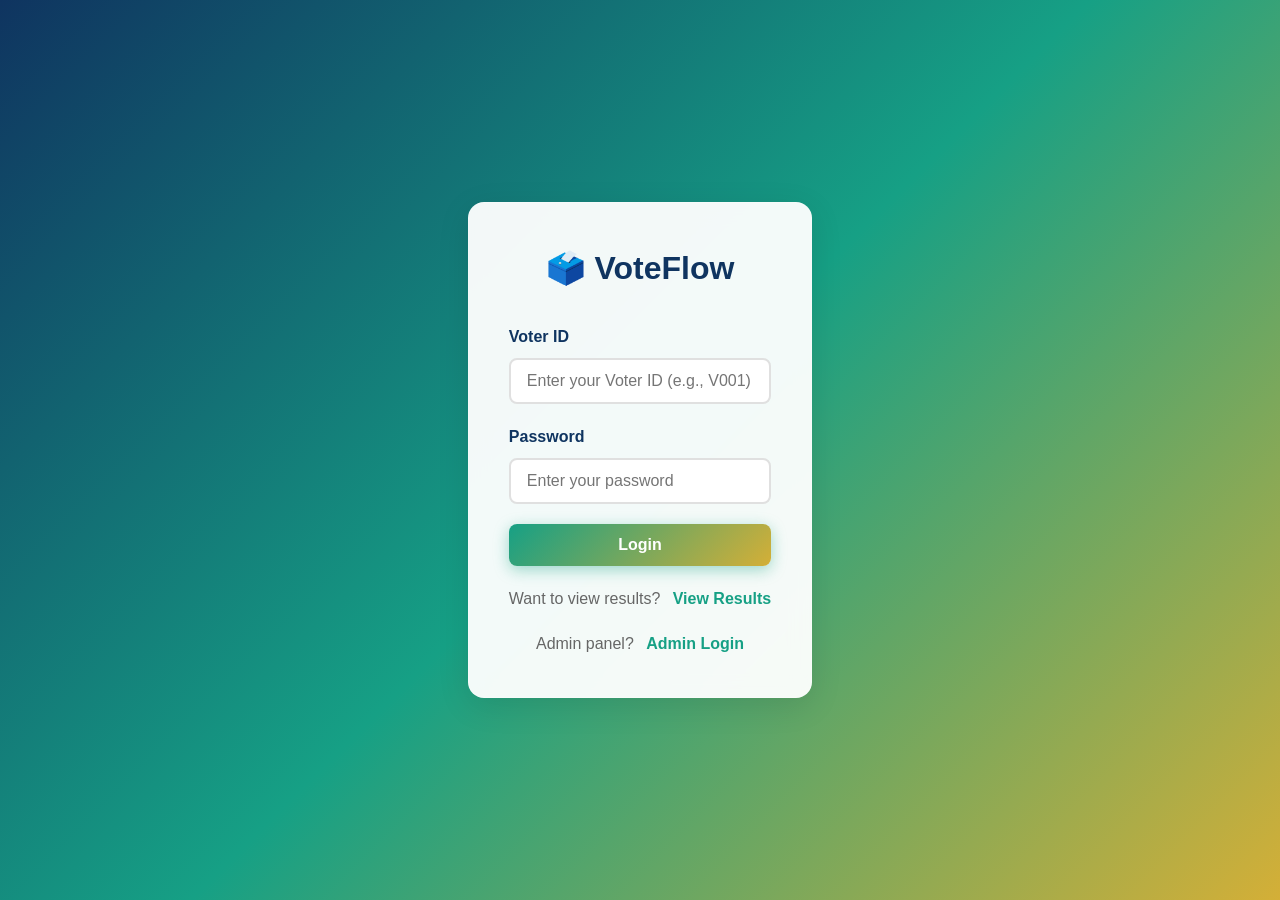
==== index.html @ 78fcdc35 "intial website V1" ====
<!DOCTYPE html>
<html lang="en">
<head>
    <meta charset="UTF-8">
    <meta name="viewport" content="width=device-width, initial-scale=1.0">
    <title>VoteFlow - Voter Login</title>
    <link rel="stylesheet" href="css/style.css">
</head>
<body class="voter-page">
    <div class="container">
        <div class="card login-card">
            <div class="login-title">🗳️ VoteFlow</div>
            
            <div id="alert" class="alert"></div>
            
            <form id="loginForm">
                <div class="form-group">
                    <label for="voterId">Voter ID</label>
                    <input type="text" id="voterId" name="voterId" placeholder="Enter your Voter ID (e.g., V001)" required>
                </div>
                
                <div class="form-group">
                    <label for="password">Password</label>
                    <input type="password" id="password" name="password" placeholder="Enter your password" required>
                </div>
                
                <div class="form-group">
                    <button type="submit" class="btn btn-primary" style="width: 100%;">Login</button>
                </div>
            </form>
            
            <div class="login-footer">
                Want to view results?
                <a href="results.html">View Results</a>
            </div>
            
            <div class="login-footer">
                Admin panel?
                <a href="admin-login.html">Admin Login</a>
            </div>
        </div>
    </div>

    <script src="js/app.js"></script>
    <script>
        document.getElementById('loginForm').addEventListener('submit', function(e) {
            e.preventDefault();
            
            const voterId = document.getElementById('voterId').value.trim();
            const password = document.getElementById('password').value.trim();
            
            // Validation
            if (!voterId || !password) {
                UI.showAlert('Please fill in all fields.', 'error');
                return;
            }
            
            // Attempt login
            const result = Auth.voterLogin(voterId, password);
            
            if (result.success) {
                UI.showAlert('Login successful! Redirecting...', 'success');
                setTimeout(() => {
                    window.location.href = 'voter.html';
                }, 1500);
            } else {
                UI.showAlert(result.message, 'error');
            }
        });
    </script>
</body>
</html>
---- css/style.css ----
* {
  margin: 0;
  padding: 0;
  box-sizing: border-box;
}

body {
  font-family: 'Segoe UI', Tahoma, Geneva, Verdana, sans-serif;
  line-height: 1.6;
  color: #333;
}

/* ===== VOTER PAGES - Warm Gradient (Deep Blue → Teal → Gold) ===== */

body.voter-page {
  background: linear-gradient(135deg, #0F3460 0%, #16A085 50%, #D4AF37 100%);
  min-height: 100vh;
  display: flex;
  align-items: center;
  justify-content: center;
  padding: 20px;
}

/* ===== ADMIN PAGES - Dark Navy → Cyan ===== */

body.admin-page {
  background: linear-gradient(135deg, #001F3F 0%, #0074D9 50%, #7FDBCA 100%);
  min-height: 100vh;
  padding: 20px;
}

/* ===== COMMON ELEMENTS ===== */

.container {
  max-width: 1200px;
  margin: 0 auto;
}

.card {
  background: rgba(255, 255, 255, 0.95);
  border-radius: 16px;
  padding: 40px;
  box-shadow: 0 8px 32px rgba(0, 0, 0, 0.1);
  backdrop-filter: blur(10px);
  border: 1px solid rgba(255, 255, 255, 0.18);
  animation: slideIn 0.4s ease-out;
}

@keyframes slideIn {
  from {
    opacity: 0;
    transform: translateY(20px);
  }
  to {
    opacity: 1;
    transform: translateY(0);
  }
}

/* ===== HEADER ===== */

header {
  background: rgba(255, 255, 255, 0.1);
  backdrop-filter: blur(10px);
  border-bottom: 1px solid rgba(255, 255, 255, 0.18);
  padding: 20px 20px;
  position: sticky;
  top: 0;
  z-index: 1000;
}

.header-content {
  max-width: 1200px;
  margin: 0 auto;
  display: flex;
  justify-content: space-between;
  align-items: center;
  color: white;
}

.header-logo {
  font-size: 28px;
  font-weight: bold;
  color: #D4AF37;
}

.header-info {
  display: flex;
  align-items: center;
  gap: 20px;
}

.header-user {
  color: white;
  font-weight: 500;
}

/* ===== FORM ELEMENTS ===== */

form {
  width: 100%;
}

.form-group {
  margin-bottom: 20px;
}

label {
  display: block;
  margin-bottom: 8px;
  font-weight: 600;
  color: #0F3460;
}

input[type="text"],
input[type="password"],
input[type="email"],
select,
textarea {
  width: 100%;
  padding: 12px 16px;
  border: 2px solid #E0E0E0;
  border-radius: 8px;
  font-size: 16px;
  transition: all 0.3s ease;
}

input[type="text"]:focus,
input[type="password"]:focus,
input[type="email"]:focus,
select:focus,
textarea:focus {
  outline: none;
  border-color: #16A085;
  box-shadow: 0 0 0 3px rgba(22, 160, 133, 0.1);
}

/* ===== BUTTONS ===== */

.btn {
  padding: 12px 32px;
  border: none;
  border-radius: 8px;
  font-size: 16px;
  font-weight: 600;
  cursor: pointer;
  transition: all 0.3s ease;
  text-decoration: none;
  display: inline-block;
  text-align: center;
}

.btn-primary {
  background: linear-gradient(135deg, #16A085 0%, #D4AF37 100%);
  color: white;
  box-shadow: 0 4px 15px rgba(22, 160, 133, 0.4);
}

.btn-primary:hover {
  transform: translateY(-2px);
  box-shadow: 0 6px 20px rgba(22, 160, 133, 0.6);
}

.btn-secondary {
  background: #E0E0E0;
  color: #0F3460;
  margin-left: 10px;
}

.btn-secondary:hover {
  background: #D0D0D0;
}

.btn-danger {
  background: #E74C3C;
  color: white;
}

.btn-danger:hover {
  background: #C0392B;
  transform: translateY(-2px);
}

.btn-disabled {
  opacity: 0.5;
  cursor: not-allowed;
}

.btn-disabled:hover {
  transform: none;
}

/* ===== HEADINGS ===== */

h1, h2, h3, h4, h5, h6 {
  color: #0F3460;
  margin-bottom: 20px;
}

h1 {
  font-size: 36px;
  text-align: center;
  margin-bottom: 30px;
}

h2 {
  font-size: 28px;
  text-align: center;
}

/* ===== LOGIN PAGE ===== */

.login-card {
  max-width: 420px;
  margin: 0 auto;
}

.login-title {
  color: #0F3460;
  font-size: 32px;
  margin-bottom: 30px;
  text-align: center;
  font-weight: bold;
}

.login-footer {
  margin-top: 20px;
  text-align: center;
  color: #666;
}

.login-footer a {
  color: #16A085;
  text-decoration: none;
  font-weight: 600;
  margin-left: 8px;
}

.login-footer a:hover {
  text-decoration: underline;
}

/* ===== VOTER PAGE ===== */

.voter-header {
  color: white;
  margin-bottom: 40px;
}

.voter-title {
  color: white;
  font-size: 32px;
  margin-bottom: 20px;
  text-align: center;
}

.candidates-grid {
  display: grid;
  grid-template-columns: repeat(auto-fill, minmax(280px, 1fr));
  gap: 24px;
  margin-bottom: 30px;
}

.candidate-card {
  background: rgba(255, 255, 255, 0.95);
  border-radius: 12px;
  padding: 24px;
  box-shadow: 0 8px 24px rgba(0, 0, 0, 0.15);
  border-left: 4px solid #16A085;
  transition: all 0.3s ease;
  animation: slideIn 0.4s ease-out;
}

.candidate-card:hover {
  transform: translateY(-8px);
  box-shadow: 0 12px 32px rgba(0, 0, 0, 0.2);
}

.candidate-name {
  font-size: 22px;
  font-weight: bold;
  color: #0F3460;
  margin-bottom: 8px;
}

.candidate-party {
  color: #666;
  font-size: 14px;
  margin-bottom: 16px;
}

.candidate-vote-btn {
  width: 100%;
  padding: 12px;
  background: linear-gradient(135deg, #16A085 0%, #0F3460 100%);
  color: white;
  border: none;
  border-radius: 6px;
  font-weight: 600;
  cursor: pointer;
  transition: all 0.3s ease;
}

.candidate-vote-btn:hover:not(:disabled) {
  box-shadow: 0 4px 12px rgba(22, 160, 133, 0.4);
  transform: translateY(-2px);
}

.candidate-voted {
  background: #16A085;
  border-left-color: #D4AF37;
  opacity: 0.8;
}

.voted-badge {
  display: inline-block;
  background: #D4AF37;
  color: white;
  padding: 6px 12px;
  border-radius: 20px;
  font-size: 12px;
  font-weight: bold;
  margin-top: 10px;
}

.already-voted-message {
  background: linear-gradient(135deg, #16A085 0%, #0F3460 100%);
  color: white;
  padding: 20px;
  border-radius: 8px;
  text-align: center;
  margin-bottom: 30px;
  font-size: 16px;
  font-weight: 500;
}

/* ===== ADMIN PAGE ===== */

.admin-title {
  color: white;
  font-size: 32px;
  margin-bottom: 30px;
}

.add-candidate-section {
  background: rgba(255, 255, 255, 0.95);
  border-radius: 12px;
  padding: 30px;
  margin-bottom: 40px;
  box-shadow: 0 8px 24px rgba(0, 0, 0, 0.15);
}

.add-candidate-title {
  color: #0F3460;
  font-size: 22px;
  margin-bottom: 20px;
}

.form-row {
  display: grid;
  grid-template-columns: 1fr 1fr;
  gap: 20px;
}

.form-row-full {
  grid-column: 1 / -1;
}

.candidates-table-section {
  background: rgba(255, 255, 255, 0.95);
  border-radius: 12px;
  overflow: hidden;
  box-shadow: 0 8px 24px rgba(0, 0, 0, 0.15);
}

.candidates-table-title {
  color: #0F3460;
  font-size: 22px;
  padding: 20px 30px;
  border-bottom: 2px solid #E0E0E0;
  margin: 0;
}

table {
  width: 100%;
  border-collapse: collapse;
}

tbody tr:nth-child(odd) {
  background: linear-gradient(90deg, rgba(22, 160, 133, 0.05) 0%, rgba(212, 175, 55, 0.05) 100%);
}

tbody tr:nth-child(even) {
  background: rgba(255, 255, 255, 0.5);
}

th {
  background: #0F3460;
  color: white;
  padding: 16px;
  text-align: left;
  font-weight: 600;
}

td {
  padding: 16px;
  border-bottom: 1px solid #E0E0E0;
}

.action-btn {
  padding: 8px 16px;
  margin-right: 8px;
  font-size: 14px;
}

/* ===== RESULTS PAGE ===== */

.results-container {
  background: rgba(255, 255, 255, 0.95);
  border-radius: 12px;
  padding: 30px;
  max-width: 800px;
  margin: 40px auto;
  box-shadow: 0 8px 24px rgba(0, 0, 0, 0.15);
}

.results-header {
  display: flex;
  justify-content: space-between;
  align-items: center;
  margin-bottom: 30px;
  flex-wrap: wrap;
}

.results-title {
  color: #0F3460;
  font-size: 28px;
  margin: 0;
}

.total-votes {
  background: linear-gradient(135deg, #16A085 0%, #D4AF37 100%);
  color: white;
  padding: 12px 24px;
  border-radius: 20px;
  font-weight: bold;
  text-align: center;
}

.results-list {
  display: flex;
  flex-direction: column;
  gap: 20px;
}

.result-item {
  display: flex;
  align-items: center;
  gap: 20px;
  animation: slideIn 0.4s ease-out;
}

.candidate-rank {
  font-size: 24px;
  font-weight: bold;
  color: #0F3460;
  min-width: 40px;
  text-align: center;
}

.result-info {
  flex: 1;
}

.result-name {
  font-size: 18px;
  font-weight: bold;
  color: #0F3460;
  margin-bottom: 8px;
}

.result-bar-container {
  background: #E0E0E0;
  border-radius: 10px;
  height: 24px;
  overflow: hidden;
  position: relative;
}

.result-bar {
  background: linear-gradient(90deg, #16A085 0%, #D4AF37 100%);
  height: 100%;
  display: flex;
  align-items: center;
  justify-content: flex-end;
  padding-right: 10px;
  color: white;
  font-weight: bold;
  font-size: 12px;
  transition: width 0.3s ease;
  min-width: 30px;
}

.result-count {
  font-weight: bold;
  color: #0F3460;
  min-width: 60px;
  text-align: right;
}

.leading-candidate {
  border: 2px solid #D4AF37;
  border-radius: 8px;
  padding: 16px;
  background: linear-gradient(135deg, rgba(212, 175, 55, 0.1) 0%, rgba(22, 160, 133, 0.1) 100%);
}

.leader-badge {
  display: inline-block;
  background: #D4AF37;
  color: white;
  padding: 4px 8px;
  border-radius: 4px;
  font-size: 12px;
  font-weight: bold;
  margin-left: 8px;
}

/* ===== MODAL ===== */

.modal {
  display: none;
  position: fixed;
  z-index: 2000;
  left: 0;
  top: 0;
  width: 100%;
  height: 100%;
  background-color: rgba(0, 0, 0, 0.5);
  animation: fadeIn 0.3s ease-out;
}

@keyframes fadeIn {
  from {
    opacity: 0;
  }
  to {
    opacity: 1;
  }
}

.modal-content {
  background: rgba(255, 255, 255, 0.98);
  margin: 10% auto;
  padding: 30px;
  border-radius: 12px;
  width: 90%;
  max-width: 400px;
  box-shadow: 0 8px 32px rgba(0, 0, 0, 0.3);
  animation: slideIn 0.3s ease-out;
}

.modal-header {
  font-size: 20px;
  font-weight: bold;
  color: #0F3460;
  margin-bottom: 20px;
}

.modal-body {
  margin-bottom: 20px;
  color: #666;
}

.modal-footer {
  display: flex;
  gap: 10px;
  justify-content: flex-end;
}

/* ===== ALERTS & MESSAGES ===== */

.alert {
  padding: 16px;
  border-radius: 8px;
  margin-bottom: 20px;
  display: none;
}

.alert.show {
  display: block;
  animation: slideIn 0.3s ease-out;
}

.alert-success {
  background: rgba(22, 160, 133, 0.2);
  color: #0F3460;
  border-left: 4px solid #16A085;
}

.alert-error {
  background: rgba(231, 76, 60, 0.2);
  color: #C0392B;
  border-left: 4px solid #E74C3C;
}

.alert-info {
  background: rgba(52, 152, 219, 0.2);
  color: #2980B9;
  border-left: 4px solid #3498DB;
}

/* ===== EMPTY STATE ===== */

.empty-state {
  text-align: center;
  padding: 60px 20px;
  color: #999;
}

.empty-state-icon {
  font-size: 60px;
  margin-bottom: 20px;
  opacity: 0.5;
}

.empty-state-text {
  font-size: 18px;
  margin-bottom: 20px;
}

/* ===== RESPONSIVE DESIGN ===== */

@media (max-width: 768px) {
  .form-row {
    grid-template-columns: 1fr;
  }

  .candidates-grid {
    grid-template-columns: 1fr;
  }

  .header-content {
    flex-direction: column;
    gap: 10px;
  }

  .results-header {
    flex-direction: column;
    gap: 15px;
  }

  .modal-content {
    width: 95%;
    margin: 30% auto;
  }

  h1 {
    font-size: 28px;
  }

  .login-title {
    font-size: 24px;
  }

  .card {
    padding: 24px;
  }
}

@media (max-width: 480px) {
  body.voter-page,
  body.admin-page {
    padding: 10px;
  }

  .card,
  .add-candidate-section {
    padding: 16px;
  }

  .btn {
    padding: 10px 20px;
    font-size: 14px;
  }

  table {
    font-size: 14px;
  }

  th, td {
    padding: 12px 8px;
  }
}
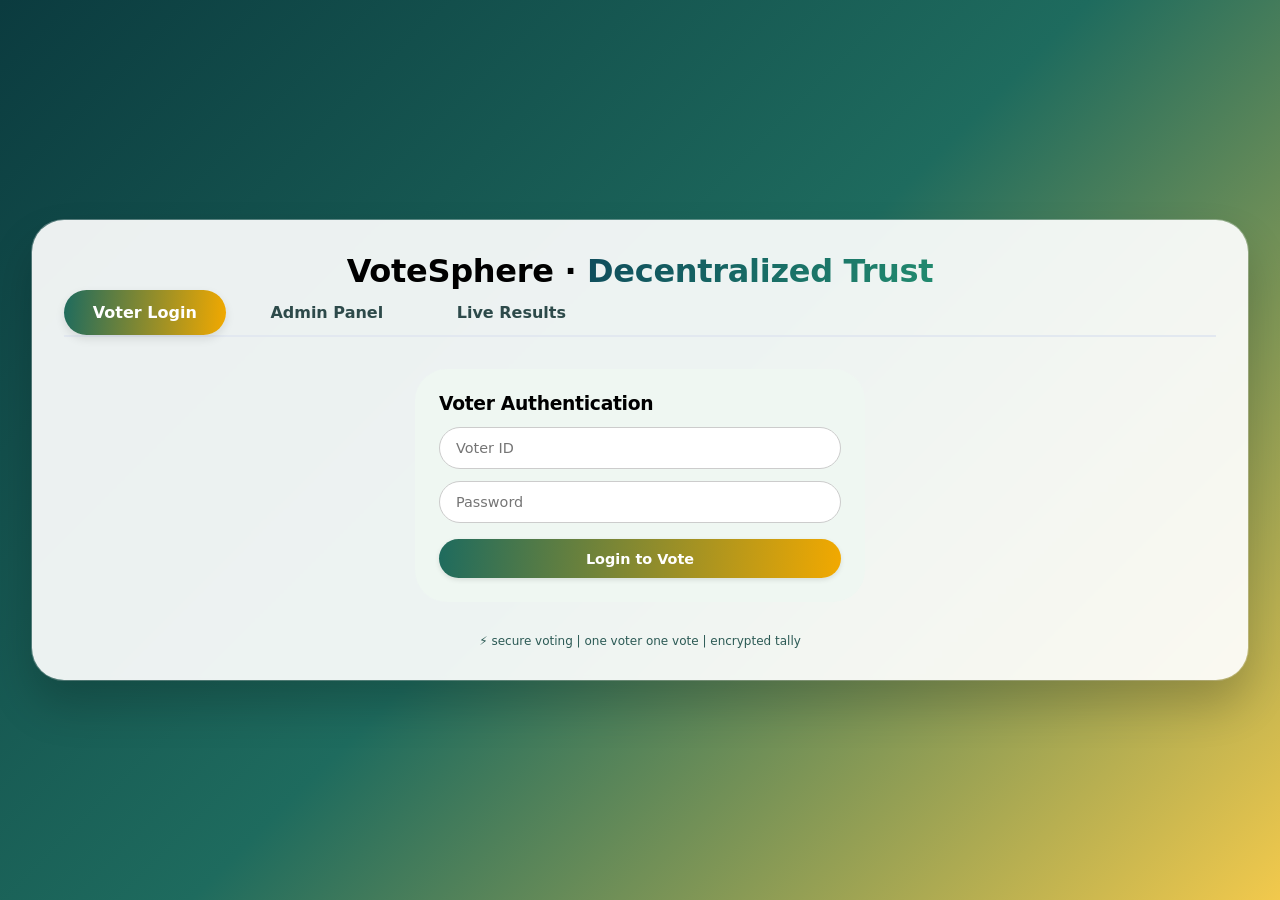
==== commit e2e2da29: "initial commit" ====
--- a/index.html
+++ b/index.html
@@ -1,72 +1,476 @@
 <!DOCTYPE html>
 <html lang="en">
 <head>
-    <meta charset="UTF-8">
-    <meta name="viewport" content="width=device-width, initial-scale=1.0">
-    <title>VoteFlow - Voter Login</title>
-    <link rel="stylesheet" href="css/style.css">
+  <meta charset="UTF-8">
+  <meta name="viewport" content="width=device-width, initial-scale=1.0, user-scalable=yes">
+  <title>VoteSphere | Secure Digital Voting</title>
+  <style>
+    * {
+      margin: 0;
+      padding: 0;
+      box-sizing: border-box;
+      font-family: 'Poppins', system-ui, -apple-system, 'Segoe UI', Roboto, 'Helvetica Neue', sans-serif;
+    }
+
+    body {
+      min-height: 100vh;
+      background: linear-gradient(135deg, #0B3B3F 0%, #1E6B5E 50%, #F2C94C 100%);
+      background-attachment: fixed;
+      display: flex;
+      justify-content: center;
+      align-items: center;
+      padding: 2rem;
+    }
+
+    /* main container card */
+    .glass-container {
+      max-width: 1300px;
+      width: 100%;
+      background: rgba(255, 255, 255, 0.92);
+      backdrop-filter: blur(2px);
+      border-radius: 2rem;
+      box-shadow: 0 25px 45px rgba(0, 0, 0, 0.2), 0 0 0 1px rgba(255, 255, 255, 0.3);
+      overflow: hidden;
+      padding: 2rem 2rem 2rem 2rem;
+      transition: all 0.3s ease;
+    }
+
+    h1, h2, h3 {
+      font-weight: 600;
+      letter-spacing: -0.3px;
+    }
+
+    .header-gradient {
+      background: linear-gradient(120deg, #0F4C5C, #228B6F);
+      -webkit-background-clip: text;
+      background-clip: text;
+      color: transparent;
+      text-shadow: none;
+    }
+
+    .btn {
+      border: none;
+      padding: 0.7rem 1.6rem;
+      border-radius: 40px;
+      font-weight: 600;
+      cursor: pointer;
+      transition: 0.2s;
+      font-size: 0.9rem;
+      box-shadow: 0 2px 5px rgba(0,0,0,0.1);
+    }
+
+    .btn-primary {
+      background: linear-gradient(95deg, #1E6B5E, #F2A900);
+      color: white;
+      border: none;
+    }
+    .btn-primary:hover {
+      transform: translateY(-2px);
+      box-shadow: 0 10px 20px -5px rgba(0,0,0,0.3);
+      filter: brightness(1.02);
+    }
+    .btn-secondary {
+      background: #2C3E3F;
+      color: #F5F2E9;
+    }
+    .btn-secondary:hover {
+      background: #1F2F30;
+    }
+    .btn-outline {
+      background: transparent;
+      border: 1.5px solid #1E6B5E;
+      color: #1E6B5E;
+    }
+    .btn-outline:hover {
+      background: #1E6B5E20;
+    }
+
+    input, select {
+      width: 100%;
+      padding: 12px 16px;
+      border-radius: 28px;
+      border: 1px solid #ccc;
+      background: white;
+      font-size: 0.9rem;
+      transition: 0.2s;
+    }
+    input:focus, select:focus {
+      outline: none;
+      border-color: #F2A900;
+      box-shadow: 0 0 0 3px rgba(242,169,0,0.2);
+    }
+
+    .card-grid {
+      display: flex;
+      flex-wrap: wrap;
+      gap: 1.8rem;
+      margin: 1.5rem 0;
+      justify-content: center;
+    }
+
+    .candidate-card {
+      background: white;
+      border-radius: 28px;
+      padding: 1.2rem;
+      width: 240px;
+      text-align: center;
+      box-shadow: 0 12px 20px rgba(0, 0, 0, 0.1);
+      transition: all 0.2s;
+      border: 1px solid #e2e8f0;
+    }
+    .candidate-card:hover {
+      transform: translateY(-6px);
+      border-color: #F2A900;
+    }
+    .candidate-name {
+      font-size: 1.5rem;
+      font-weight: 700;
+      background: linear-gradient(135deg, #0F4C5C, #CF9F2E);
+      -webkit-background-clip: text;
+      background-clip: text;
+      color: transparent;
+    }
+    .vote-btn {
+      margin-top: 1rem;
+      background: #1E6B5E;
+      color: white;
+      width: 100%;
+    }
+
+    .status-msg {
+      background: #e9f7ef;
+      padding: 0.7rem;
+      border-radius: 60px;
+      text-align: center;
+      margin: 1rem 0;
+    }
+
+    .admin-panel, .voter-panel {
+      display: none;
+    }
+    .active-panel {
+      display: block;
+    }
+
+    .nav-tabs {
+      display: flex;
+      gap: 1rem;
+      border-bottom: 2px solid #e2e8f0;
+      margin-bottom: 2rem;
+      flex-wrap: wrap;
+    }
+    .tab-btn {
+      background: none;
+      border: none;
+      padding: 0.8rem 1.8rem;
+      font-size: 1rem;
+      font-weight: 600;
+      cursor: pointer;
+      border-radius: 40px;
+      transition: 0.2s;
+      color: #2D4A4A;
+    }
+    .tab-btn.active {
+      background: linear-gradient(95deg, #1E6B5E, #F2A900);
+      color: white;
+      box-shadow: 0 4px 10px rgba(0,0,0,0.1);
+    }
+
+    table {
+      width: 100%;
+      border-collapse: collapse;
+      background: rgba(255,255,240,0.7);
+      border-radius: 1.5rem;
+      overflow: hidden;
+    }
+    th, td {
+      padding: 12px 16px;
+      text-align: left;
+      border-bottom: 1px solid #ddd;
+    }
+    th {
+      background: #1E6B5E;
+      color: white;
+    }
+    .result-stats {
+      font-weight: bold;
+      color: #1E6B5E;
+    }
+    footer {
+      text-align: center;
+      margin-top: 2rem;
+      font-size: 0.75rem;
+      color: #2c5a55;
+    }
+    @media (max-width: 680px) {
+      .glass-container { padding: 1.2rem; }
+      .candidate-card { width: 100%; max-width: 260px; }
+    }
+  </style>
 </head>
-<body class="voter-page">
-    <div class="container">
-        <div class="card login-card">
-            <div class="login-title">🗳️ VoteFlow</div>
-            
-            <div id="alert" class="alert"></div>
-            
-            <form id="loginForm">
-                <div class="form-group">
-                    <label for="voterId">Voter ID</label>
-                    <input type="text" id="voterId" name="voterId" placeholder="Enter your Voter ID (e.g., V001)" required>
-                </div>
-                
-                <div class="form-group">
-                    <label for="password">Password</label>
-                    <input type="password" id="password" name="password" placeholder="Enter your password" required>
-                </div>
-                
-                <div class="form-group">
-                    <button type="submit" class="btn btn-primary" style="width: 100%;">Login</button>
-                </div>
-            </form>
-            
-            <div class="login-footer">
-                Want to view results?
-                <a href="results.html">View Results</a>
-            </div>
-            
-            <div class="login-footer">
-                Admin panel?
-                <a href="admin-login.html">Admin Login</a>
-            </div>
-        </div>
+<body>
+<div class="glass-container" id="appRoot">
+  <h1 style="text-align:center;"> VoteSphere · <span class="header-gradient">Decentralized Trust</span></h1>
+  <div class="nav-tabs">
+    <button class="tab-btn active" data-tab="voter"> Voter Login</button>
+    <button class="tab-btn" data-tab="admin"> Admin Panel</button>
+    <button class="tab-btn" data-tab="results">Live Results</button>
+  </div>
+
+  <!-- VOTER PANEL (login + voting) -->
+  <div id="voterPanel" class="voter-panel active-panel">
+    <div id="voterLoginArea">
+      <div style="background:#EFF7F2; border-radius: 2rem; padding: 1.5rem; max-width: 450px; margin: 0 auto;">
+        <h3> Voter Authentication</h3>
+        <input type="text" id="voterId" placeholder="Voter ID" style="margin: 0.8rem 0;">
+        <input type="password" id="voterPass" placeholder="Password">
+        <button id="voterLoginBtn" class="btn btn-primary" style="margin-top: 1rem; width:100%">Login to Vote</button>
+
+      </div>
     </div>
-
-    <script src="js/app.js"></script>
-    <script>
-        document.getElementById('loginForm').addEventListener('submit', function(e) {
-            e.preventDefault();
-            
-            const voterId = document.getElementById('voterId').value.trim();
-            const password = document.getElementById('password').value.trim();
-            
-            // Validation
-            if (!voterId || !password) {
-                UI.showAlert('Please fill in all fields.', 'error');
-                return;
-            }
-            
-            // Attempt login
-            const result = Auth.voterLogin(voterId, password);
-            
-            if (result.success) {
-                UI.showAlert('Login successful! Redirecting...', 'success');
-                setTimeout(() => {
-                    window.location.href = 'voter.html';
-                }, 1500);
-            } else {
-                UI.showAlert(result.message, 'error');
-            }
+    <div id="votingArea" style="display:none;">
+      <div class="status-msg" id="voterStatusMsg"> Welcome <span id="welcomeVoterName"></span> | Your vote is private</div>
+      <h2>🏛️ Choose your candidate</h2>
+      <div id="candidatesList" class="card-grid"></div>
+      <button id="logoutVoterBtn" class="btn btn-secondary" style="margin-top: 20px;">↺ Logout</button>
+    </div>
+  </div>
+
+  <!-- ADMIN PANEL (add candidates) -->
+  <div id="adminPanel" class="admin-panel">
+    <div id="adminLoginArea">
+      <div style="background:#EFF7F2; border-radius: 2rem; padding: 1.5rem; max-width: 450px; margin: 0 auto;">
+        <h3> Admin Secure Login</h3>
+        <input type="text" id="adminUsername" placeholder="Username" style="margin:0.8rem 0;">
+        <input type="password" id="adminPassword" placeholder="Password">
+        <button id="adminLoginBtn" class="btn btn-primary" style="width:100%">Login as Admin</button>
+      </div>
+    </div>
+    <div id="adminDashboard" style="display:none;">
+      <div class="status-msg"> Admin Control  Add new candidate</div>
+      <div style="display: flex; gap: 1rem; flex-wrap: wrap; align-items: end;">
+        <div style="flex:1"><input type="text" id="candName" placeholder="Candidate full name"></div>
+        <div style="flex:1"><input type="text" id="candParty" placeholder="Party / Slogan"></div>
+        <div><button id="addCandidateBtn" class="btn btn-primary"> Add Candidate</button></div>
+      </div>
+      <h3 style="margin-top: 2rem;"> Current Candidates</h3>
+      <div id="adminCandList"></div>
+      <button id="logoutAdminBtn" class="btn btn-secondary" style="margin-top: 1rem;"> Logout</button>
+    </div>
+  </div>
+
+  <!-- RESULTS PANEL (public) -->
+  <div id="resultsPanel" class="admin-panel">
+    <h2> Real-time Voting Results</h2>
+    <div id="resultsTableContainer" style="overflow-x: auto; margin-top: 1rem;"></div>
+    <button id="refreshResultsBtn" class="btn btn-outline" style="margin-top:1rem;"> Refresh Results</button>
+  </div>
+  <footer>⚡ secure voting | one voter one vote | encrypted tally</footer>
+</div>
+
+<script>
+  // ---------- API URLs (relative to current folder) ----------
+  const API_BASE = '';  // same directory
+
+  // Helper: fetch wrapper
+  async function apiRequest(endpoint, method = 'GET', body = null) {
+    const options = {
+      method: method,
+      headers: { 'Content-Type': 'application/json' }
+    };
+    if (body) options.body = JSON.stringify(body);
+    const res = await fetch(`${API_BASE}${endpoint}`, options);
+    return await res.json();
+  }
+
+  // DOM elements
+  const voterPanelDiv = document.getElementById('voterPanel');
+  const adminPanelDiv = document.getElementById('adminPanel');
+  const resultsPanelDiv = document.getElementById('resultsPanel');
+  const tabs = document.querySelectorAll('.tab-btn');
+
+  let currentVoter = null;     // store voter id
+  let currentAdmin = false;
+
+  // ----- Helper: load candidates for voting UI -----
+  async function loadVotingCandidates() {
+    if (!currentVoter) return;
+    const data = await apiRequest('api.php?action=getCandidates');
+    if (data.success && data.candidates) {
+      const container = document.getElementById('candidatesList');
+      container.innerHTML = '';
+      data.candidates.forEach(c => {
+        const card = document.createElement('div');
+        card.className = 'candidate-card';
+        card.innerHTML = `
+          <div class="candidate-name">${escapeHtml(c.name)}</div>
+          <div style="font-size:0.85rem; color:#2c6e5e;">${escapeHtml(c.party)}</div>
+          <button data-id="${c.id}" class="btn vote-btn castVoteBtn"> Vote Now</button>
+        `;
+        container.appendChild(card);
+      });
+      // attach events
+      document.querySelectorAll('.castVoteBtn').forEach(btn => {
+        btn.addEventListener('click', async (e) => {
+          const candidateId = btn.getAttribute('data-id');
+          const result = await apiRequest('api.php?action=castVote', 'POST', { voter_id: currentVoter, candidate_id: candidateId });
+          const msgDiv = document.getElementById('voterStatusMsg');
+          if (result.success) {
+            msgDiv.innerHTML = ` ${result.message}  Thank you!`;
+            await loadVotingCandidates(); // refresh maybe disable voting? but backend prevents double vote
+            // also disable vote buttons after vote? but backend prevents duplicate anyway
+            document.querySelectorAll('.castVoteBtn').forEach(b => b.disabled = true);
+          } else {
+            msgDiv.innerHTML = ` ${result.message}`;
+          }
+          setTimeout(() => {
+            if(document.getElementById('voterStatusMsg')) 
+              document.getElementById('voterStatusMsg').innerHTML = ` ${currentVoter} | Your vote is final.`;
+          }, 2500);
         });
-    </script>
-</body>
-</html>+      });
+    }
+  }
+
+  // load admin candidate list
+  async function loadAdminCandidates() {
+    const data = await apiRequest('api.php?action=getCandidates');
+    if (data.success && data.candidates) {
+      const container = document.getElementById('adminCandList');
+      container.innerHTML = '<ul style="list-style:none; padding:0;">' + data.candidates.map(c => `<li style="background:white; margin:0.5rem 0; padding:0.7rem 1rem; border-radius:60px;">📌 <strong>${escapeHtml(c.name)}</strong> (${escapeHtml(c.party)}) - ID:${c.id}</li>`).join('') + '</ul>';
+    } else {
+      document.getElementById('adminCandList').innerHTML = '<p>No candidates yet</p>';
+    }
+  }
+
+  async function loadResults() {
+    const data = await apiRequest('api.php?action=getResults');
+    if (data.success && data.results) {
+      let html = `<table><thead><tr><th>Candidate</th><th>Party</th><th>Votes Received</th><th>Status</th></tr></thead><tbody>`;
+      let total = 0;
+      data.results.forEach(r => { total += parseInt(r.votes); });
+      data.results.forEach(r => {
+        let percent = total > 0 ? ((r.votes / total)*100).toFixed(1) : '0';
+        html += `<tr>
+          <td><strong>${escapeHtml(r.name)}</strong></td>
+          <td>${escapeHtml(r.party)}</td>
+          <td class="result-stats">${r.votes} votes (${percent}%)</td>
+          <td>${r.votes > 0 ? '🏆' : '⚪'}</td>
+        </tr>`;
+      });
+      html += `<tr style="background:#f9eec1;"><td colspan="2"><strong>Total Votes Cast</strong></td><td colspan="2"><strong>${total}</strong></td></tr>`;
+      html += `</tbody></table>`;
+      document.getElementById('resultsTableContainer').innerHTML = html;
+    } else {
+      document.getElementById('resultsTableContainer').innerHTML = '<p> No results available</p>';
+    }
+  }
+
+  // Helper: escape html
+  function escapeHtml(str) { if(!str) return ''; return str.replace(/[&<>]/g, function(m){if(m==='&') return '&amp;'; if(m==='<') return '&lt;'; if(m==='>') return '&gt;'; return m;}); }
+
+  // Voter Login
+  document.getElementById('voterLoginBtn')?.addEventListener('click', async () => {
+    const voterId = document.getElementById('voterId').value.trim();
+    const password = document.getElementById('voterPass').value;
+    const res = await apiRequest('api.php?action=voterLogin', 'POST', { voter_id: voterId, password: password });
+    if (res.success) {
+      currentVoter = voterId;
+      document.getElementById('welcomeVoterName').innerText = voterId;
+      document.getElementById('voterLoginArea').style.display = 'none';
+      document.getElementById('votingArea').style.display = 'block';
+      await loadVotingCandidates();
+      // check if already voted to show message
+      const check = await apiRequest(`api.php?action=hasVoted&voter_id=${voterId}`);
+      if (check.voted === true) {
+        document.getElementById('voterStatusMsg').innerHTML = `ℹ You have already voted. Thank you for participation.`;
+        document.querySelectorAll('.castVoteBtn').forEach(btn => btn.disabled = true);
+      } else {
+        document.getElementById('voterStatusMsg').innerHTML = ` Welcome ${voterId}, select your favorite candidate.`;
+      }
+    } else {
+      alert('Login failed: ' + res.message);
+    }
+  });
+
+  document.getElementById('logoutVoterBtn')?.addEventListener('click', () => {
+    currentVoter = null;
+    document.getElementById('voterLoginArea').style.display = 'block';
+    document.getElementById('votingArea').style.display = 'none';
+    document.getElementById('voterId').value = '';
+    document.getElementById('voterPass').value = '';
+  });
+
+  // Admin login
+  document.getElementById('adminLoginBtn')?.addEventListener('click', async () => {
+    const user = document.getElementById('adminUsername').value;
+    const pwd = document.getElementById('adminPassword').value;
+    const res = await apiRequest('api.php?action=adminLogin', 'POST', { username: user, password: pwd });
+    if (res.success) {
+      currentAdmin = true;
+      document.getElementById('adminLoginArea').style.display = 'none';
+      document.getElementById('adminDashboard').style.display = 'block';
+      await loadAdminCandidates();
+    } else {
+      alert('Admin login failed');
+    }
+  });
+
+  document.getElementById('logoutAdminBtn')?.addEventListener('click', () => {
+    currentAdmin = false;
+    document.getElementById('adminLoginArea').style.display = 'block';
+    document.getElementById('adminDashboard').style.display = 'none';
+    document.getElementById('adminUsername').value = '';
+    document.getElementById('adminPassword').value = '';
+  });
+
+  document.getElementById('addCandidateBtn')?.addEventListener('click', async () => {
+    const name = document.getElementById('candName').value.trim();
+    const party = document.getElementById('candParty').value.trim();
+    if (!name || !party) { alert('Enter name & party'); return; }
+    const res = await apiRequest('api.php?action=addCandidate', 'POST', { name: name, party: party });
+    if (res.success) {
+      alert('Candidate added!');
+      document.getElementById('candName').value = '';
+      document.getElementById('candParty').value = '';
+      await loadAdminCandidates();
+      // also refresh results if visible, but fine.
+    } else {
+      alert(res.message);
+    }
+  });
+
+  // Results refresh
+  document.getElementById('refreshResultsBtn')?.addEventListener('click', async () => {
+    await loadResults();
+  });
+
+  // Tab switching
+  tabs.forEach(tab => {
+    tab.addEventListener('click', () => {
+      const target = tab.getAttribute('data-tab');
+      tabs.forEach(t => t.classList.remove('active'));
+      tab.classList.add('active');
+      // hide all panels
+      document.getElementById('voterPanel').classList.remove('active-panel');
+      document.getElementById('adminPanel').classList.remove('active-panel');
+      document.getElementById('resultsPanel').classList.remove('active-panel');
+      if (target === 'voter') {
+        document.getElementById('voterPanel').classList.add('active-panel');
+      } else if (target === 'admin') {
+        document.getElementById('adminPanel').classList.add('active-panel');
+      } else if (target === 'results') {
+        document.getElementById('resultsPanel').classList.add('active-panel');
+        loadResults();
+      }
+    });
+  });
+
+  // load results if results tab opened initially? we can call on first results load but not needed
+  // but ensure that if results tab is clicked after load, refreshResultsBtn works.
+  // extra: preload results for panel after page loads
+  window.addEventListener('load', () => {
+    // set default view voter login
+    loadResults(); // preload for results tab if needed later
+  });
+</script>
